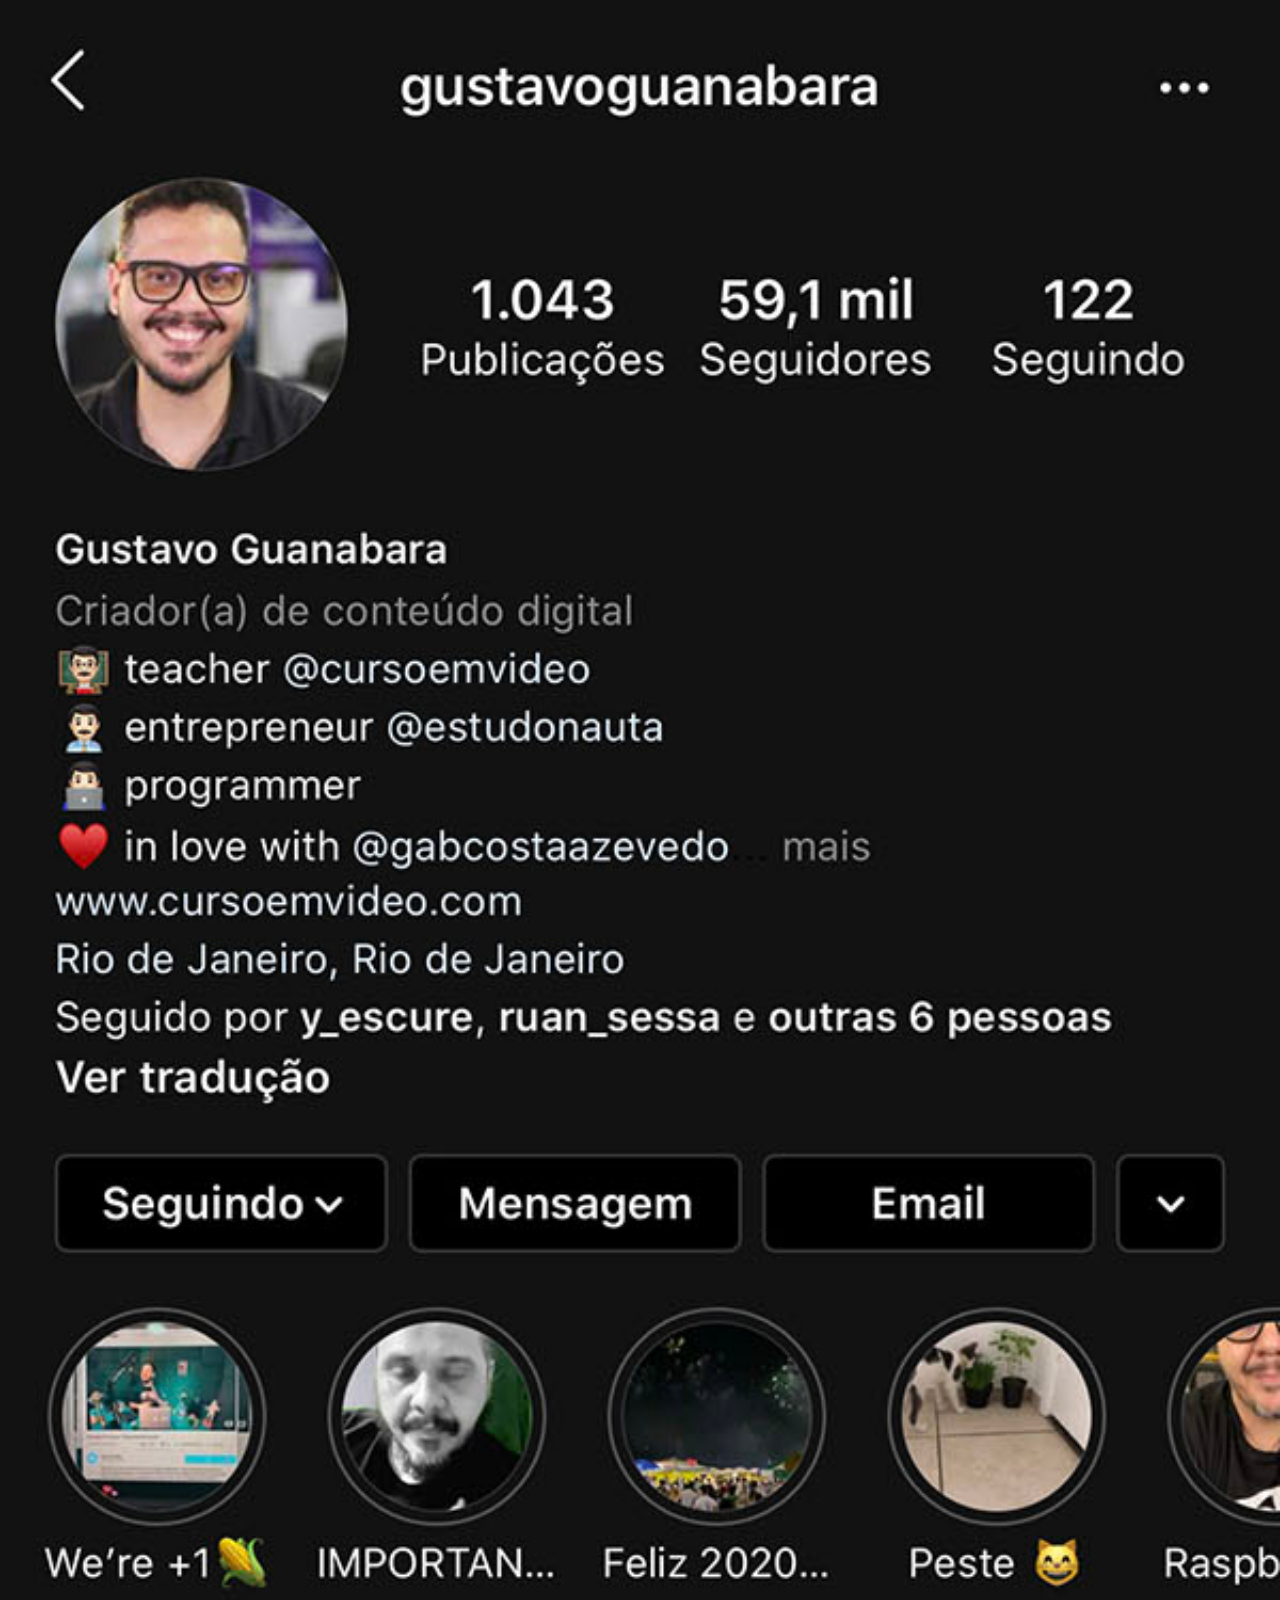
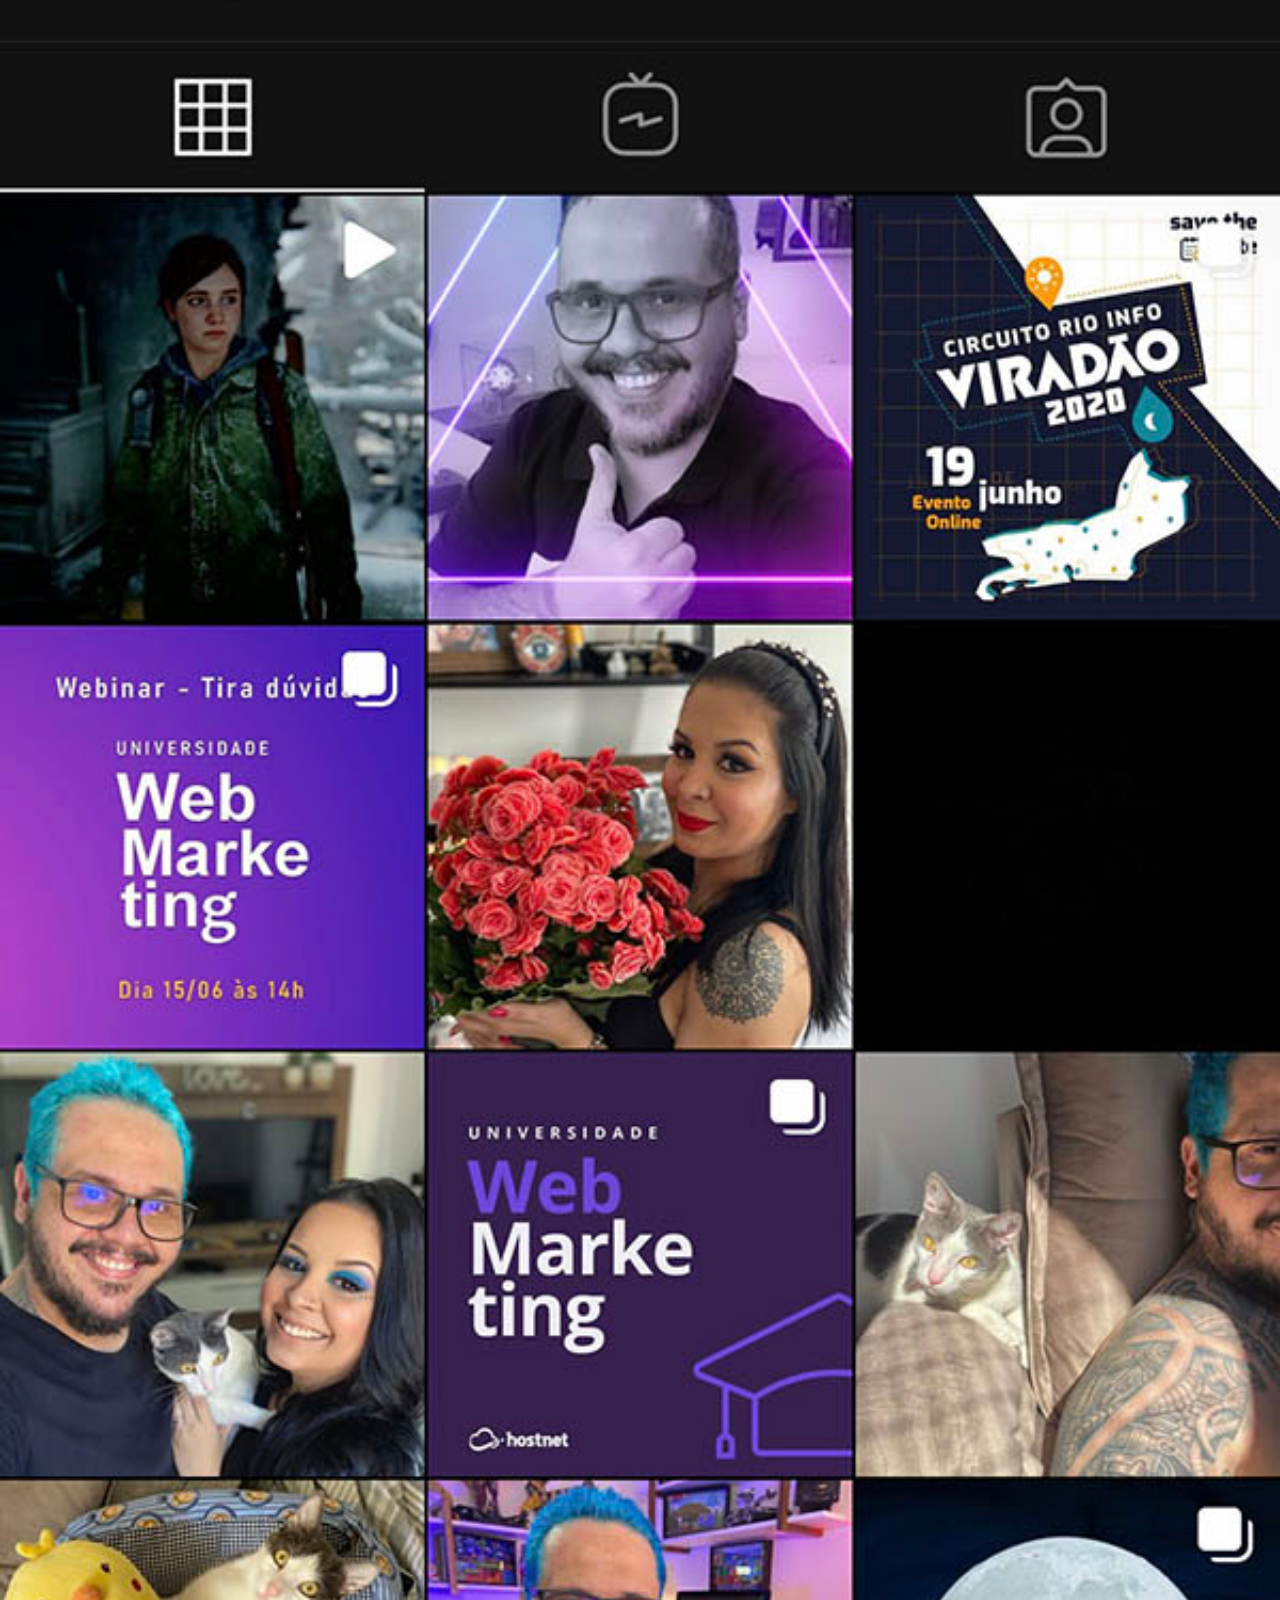
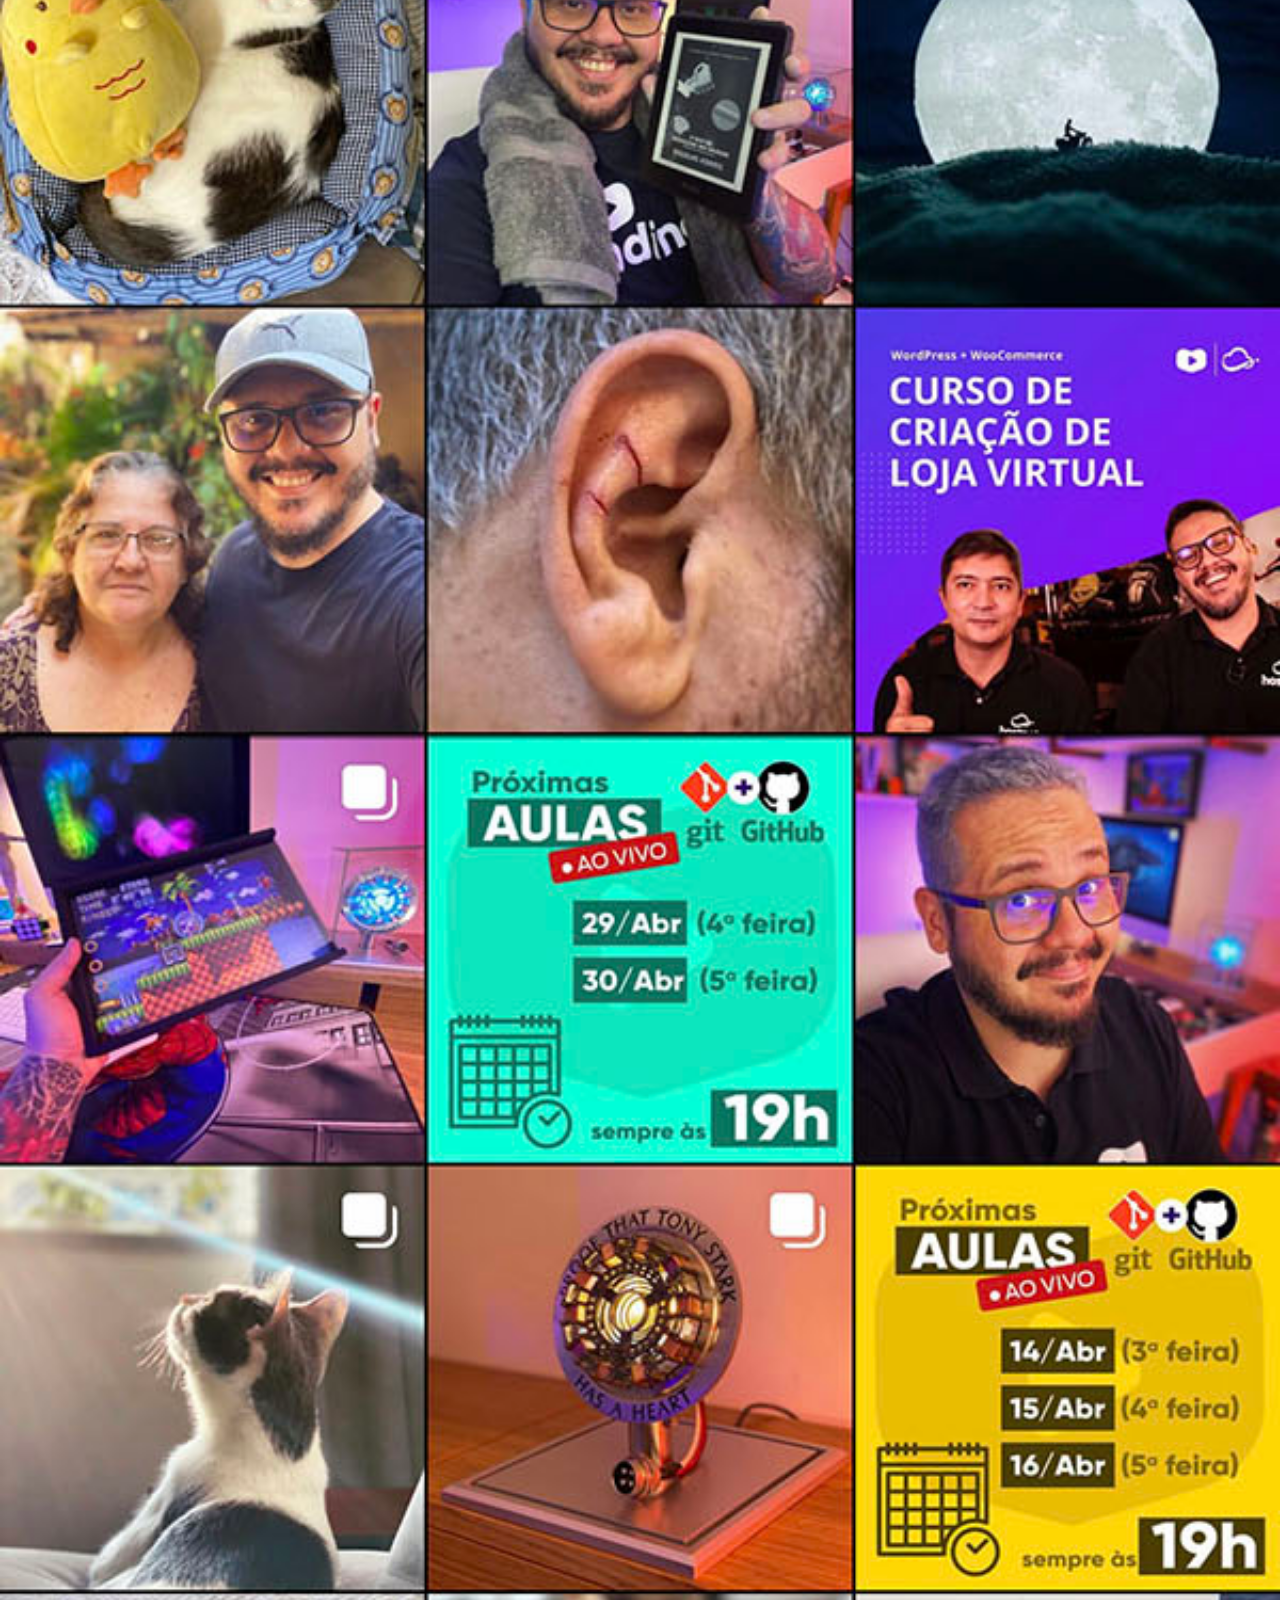
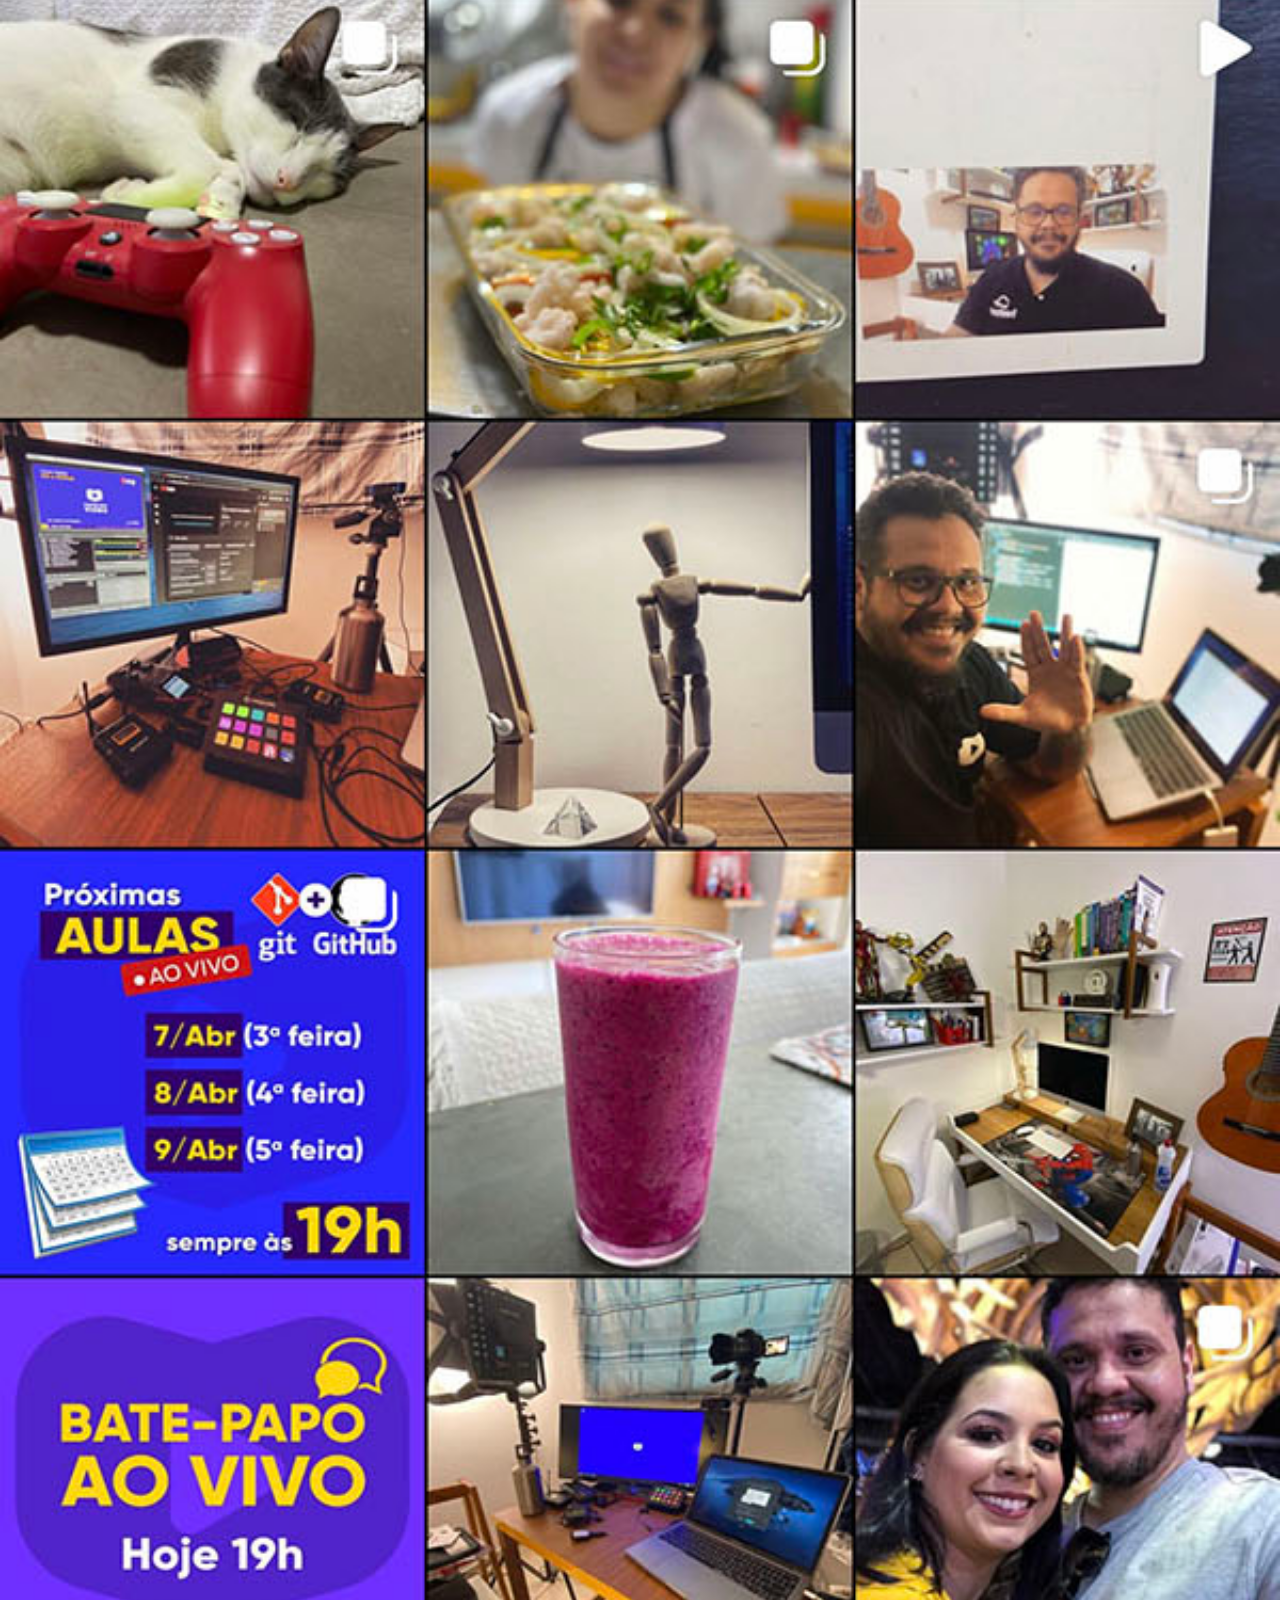
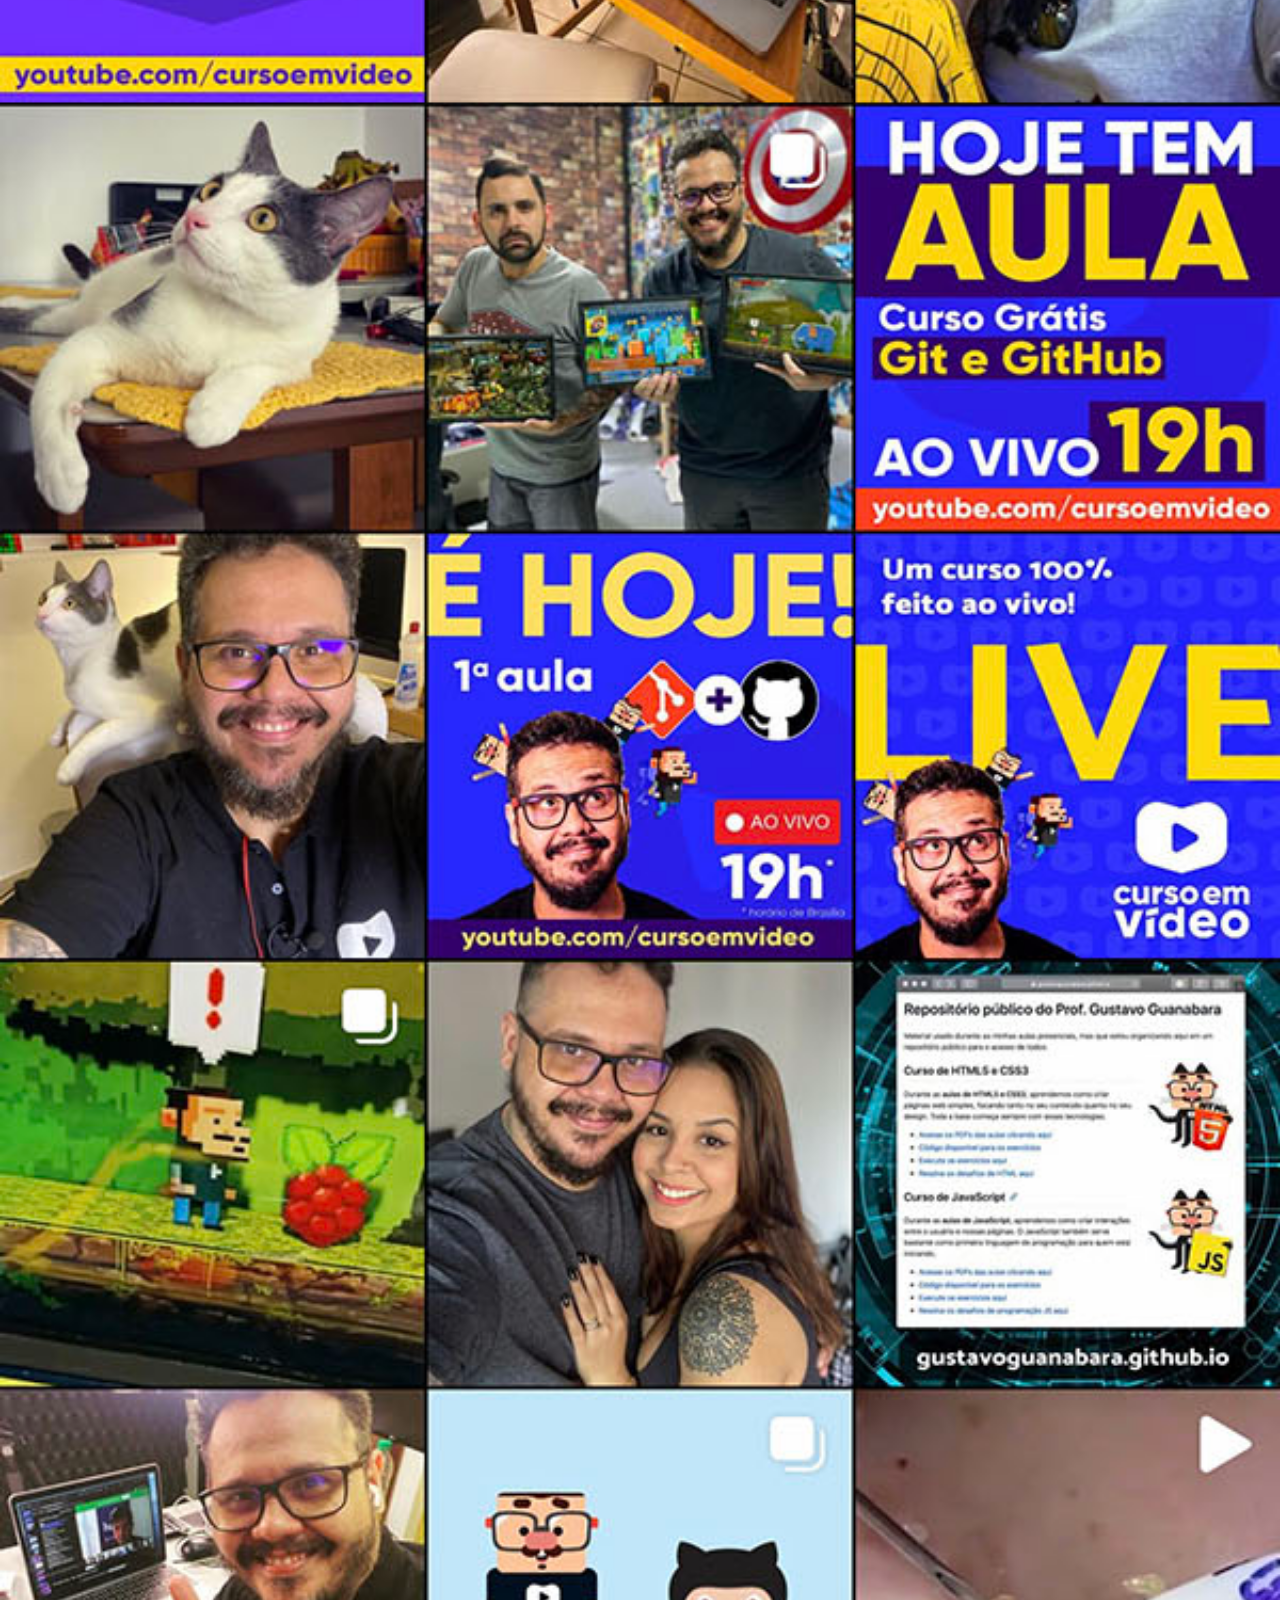
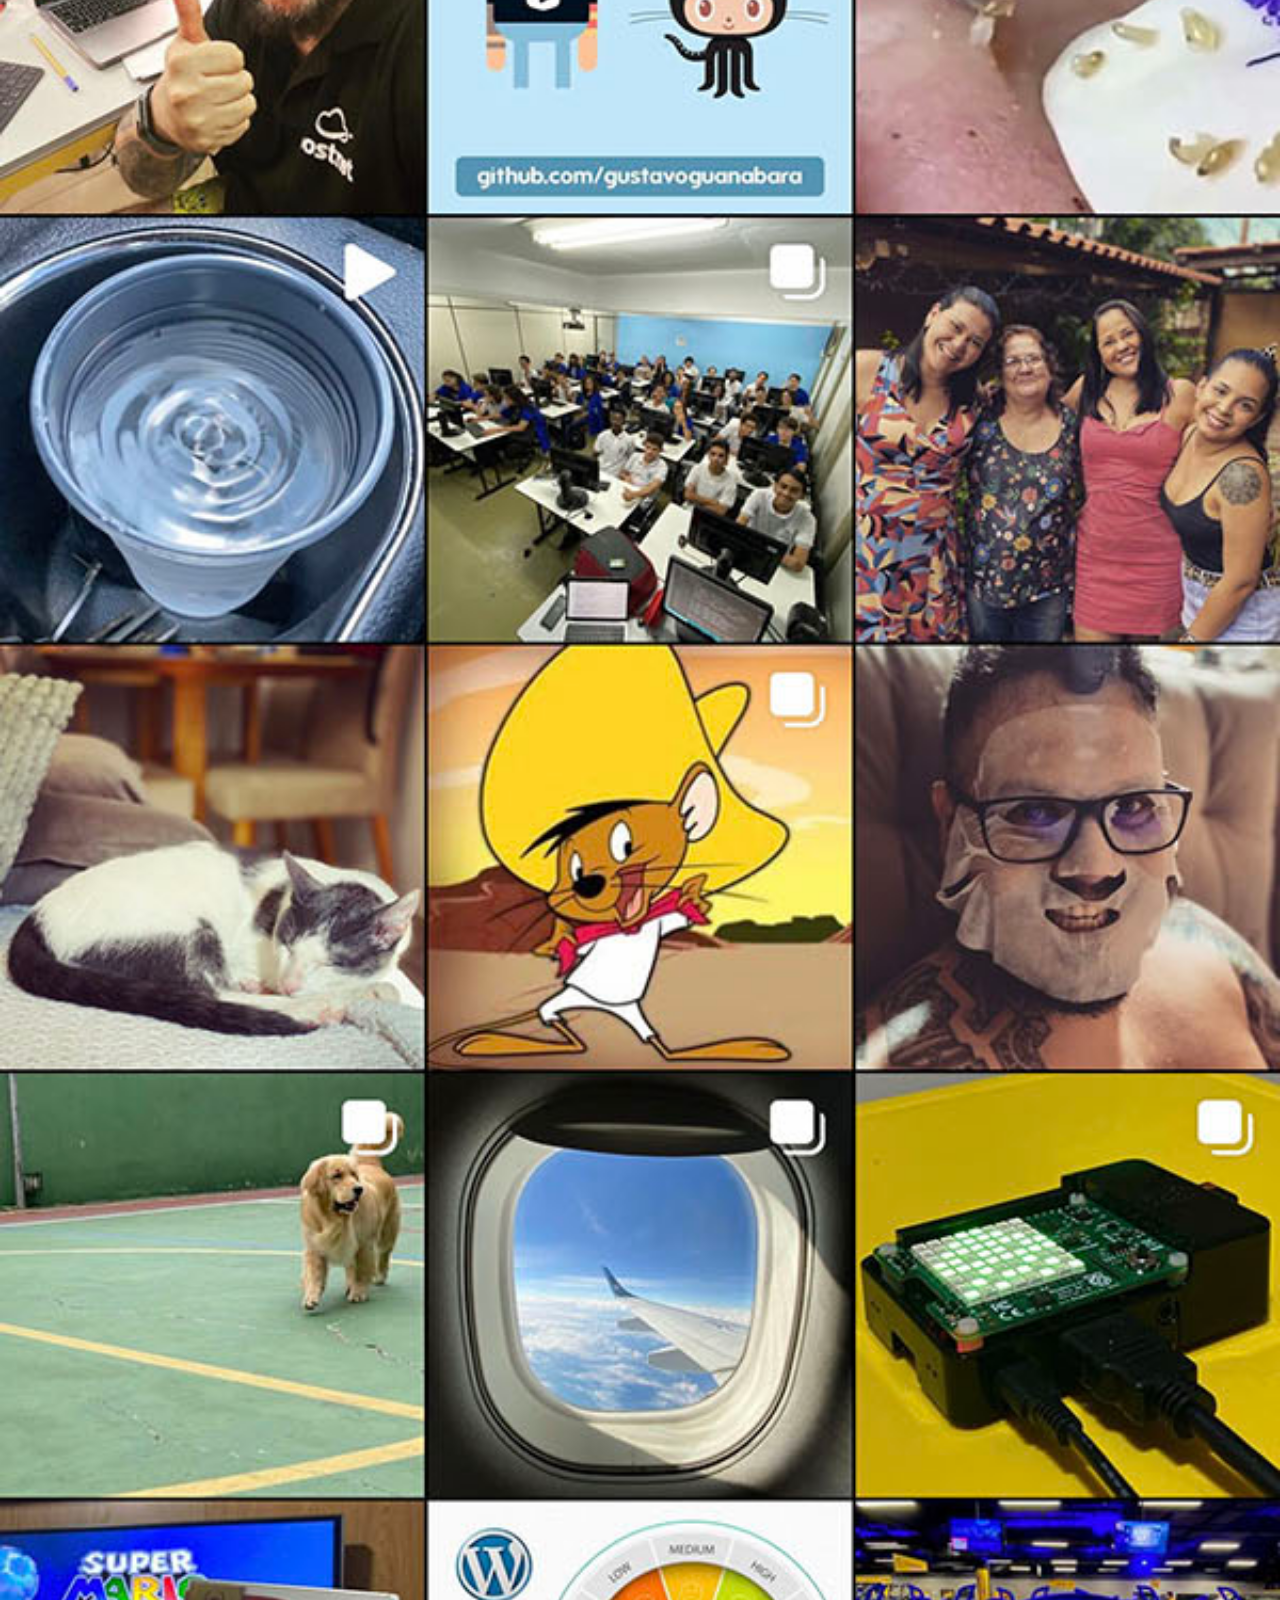
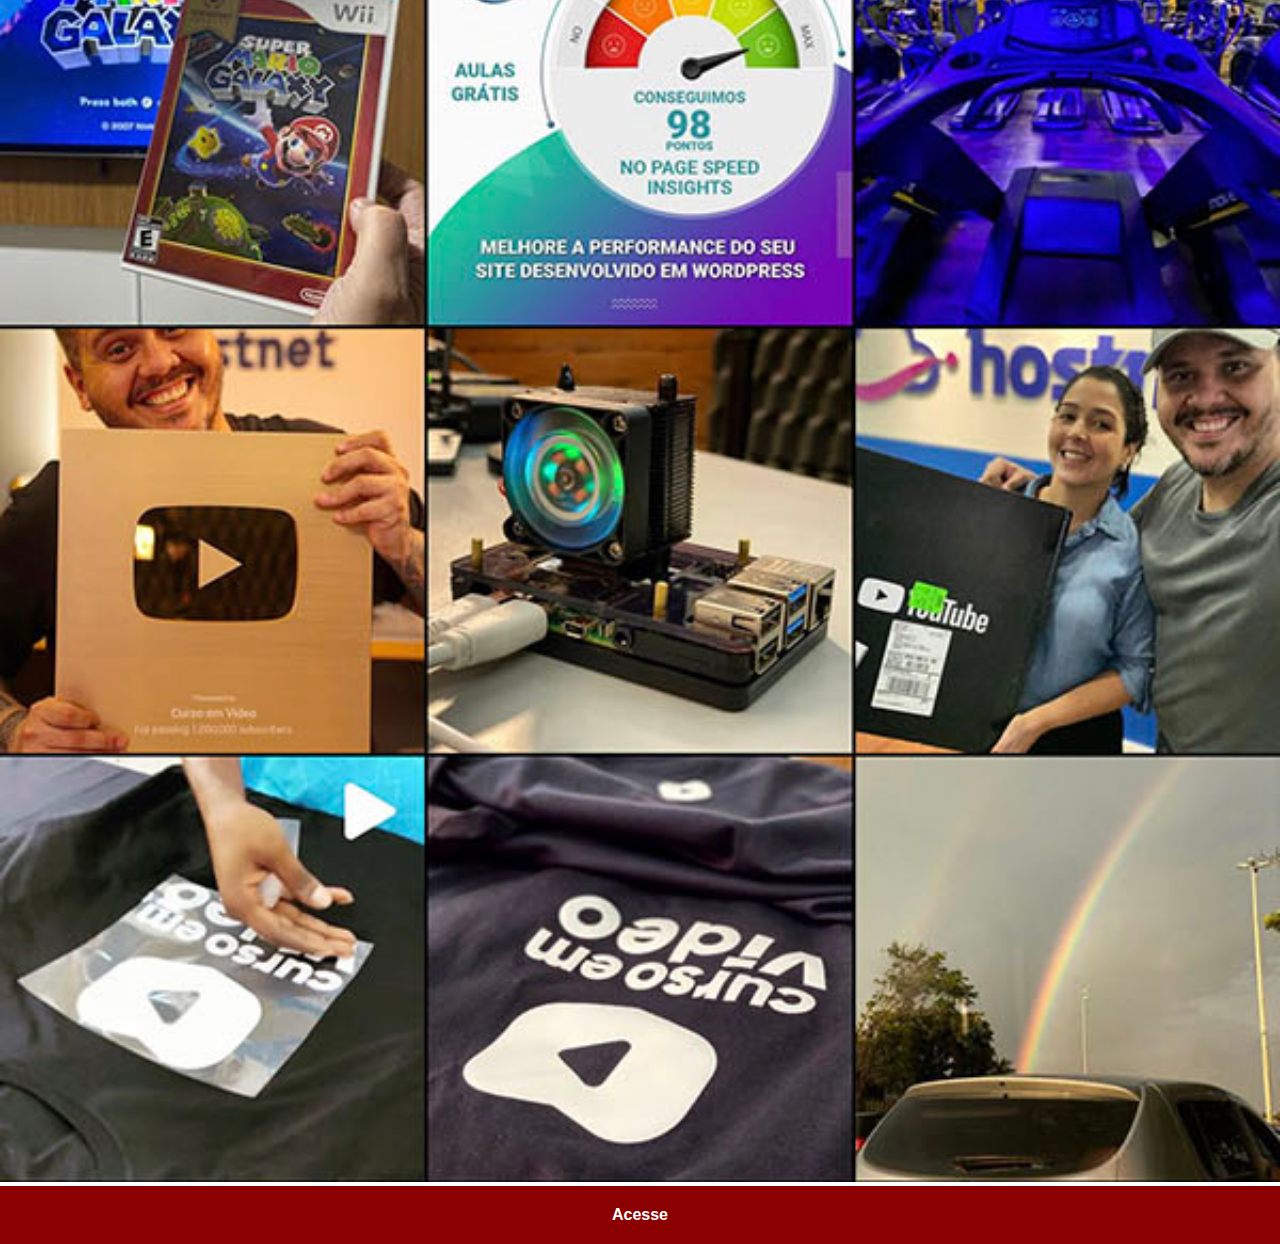
==== instagram.html @ 86f23e18 "Alguns botões concluídos" ====
<!DOCTYPE html>
<html lang="pt-br">
<head>
    <meta charset="UTF-8">
    <meta http-equiv="X-UA-Compatible" content="IE=edge">
    <meta name="viewport" content="width=device-width, initial-scale=1.0">
    <link rel="stylesheet" href="estilo/social.css">
    <title>Instagram</title>
</head>
<body>
    <img src="imagens/tela-instagram.jpg" alt="Instagram">
    <a href="https://www.instagram.com/diegosds_/" target="_blank">Acesse</a>
</body>
</html>
---- estilo/social.css ----
@charset "UTF-8";

* {
    margin: 0px;
    padding: 0px;
    font-family: Arial, Helvetica, sans-serif;
}

::-webkit-scrollbar {
    width: 0px;
    height: 0px;
}

img {
    width: 100vw;
}

a {
    display: block;
    background-color: darkred;
    padding: 20px;
    text-align: center;
    font-weight: bolder;
    text-decoration: none;
    color: white;
}

a:hover {
    background-color: red;
    text-decoration: underline;
}
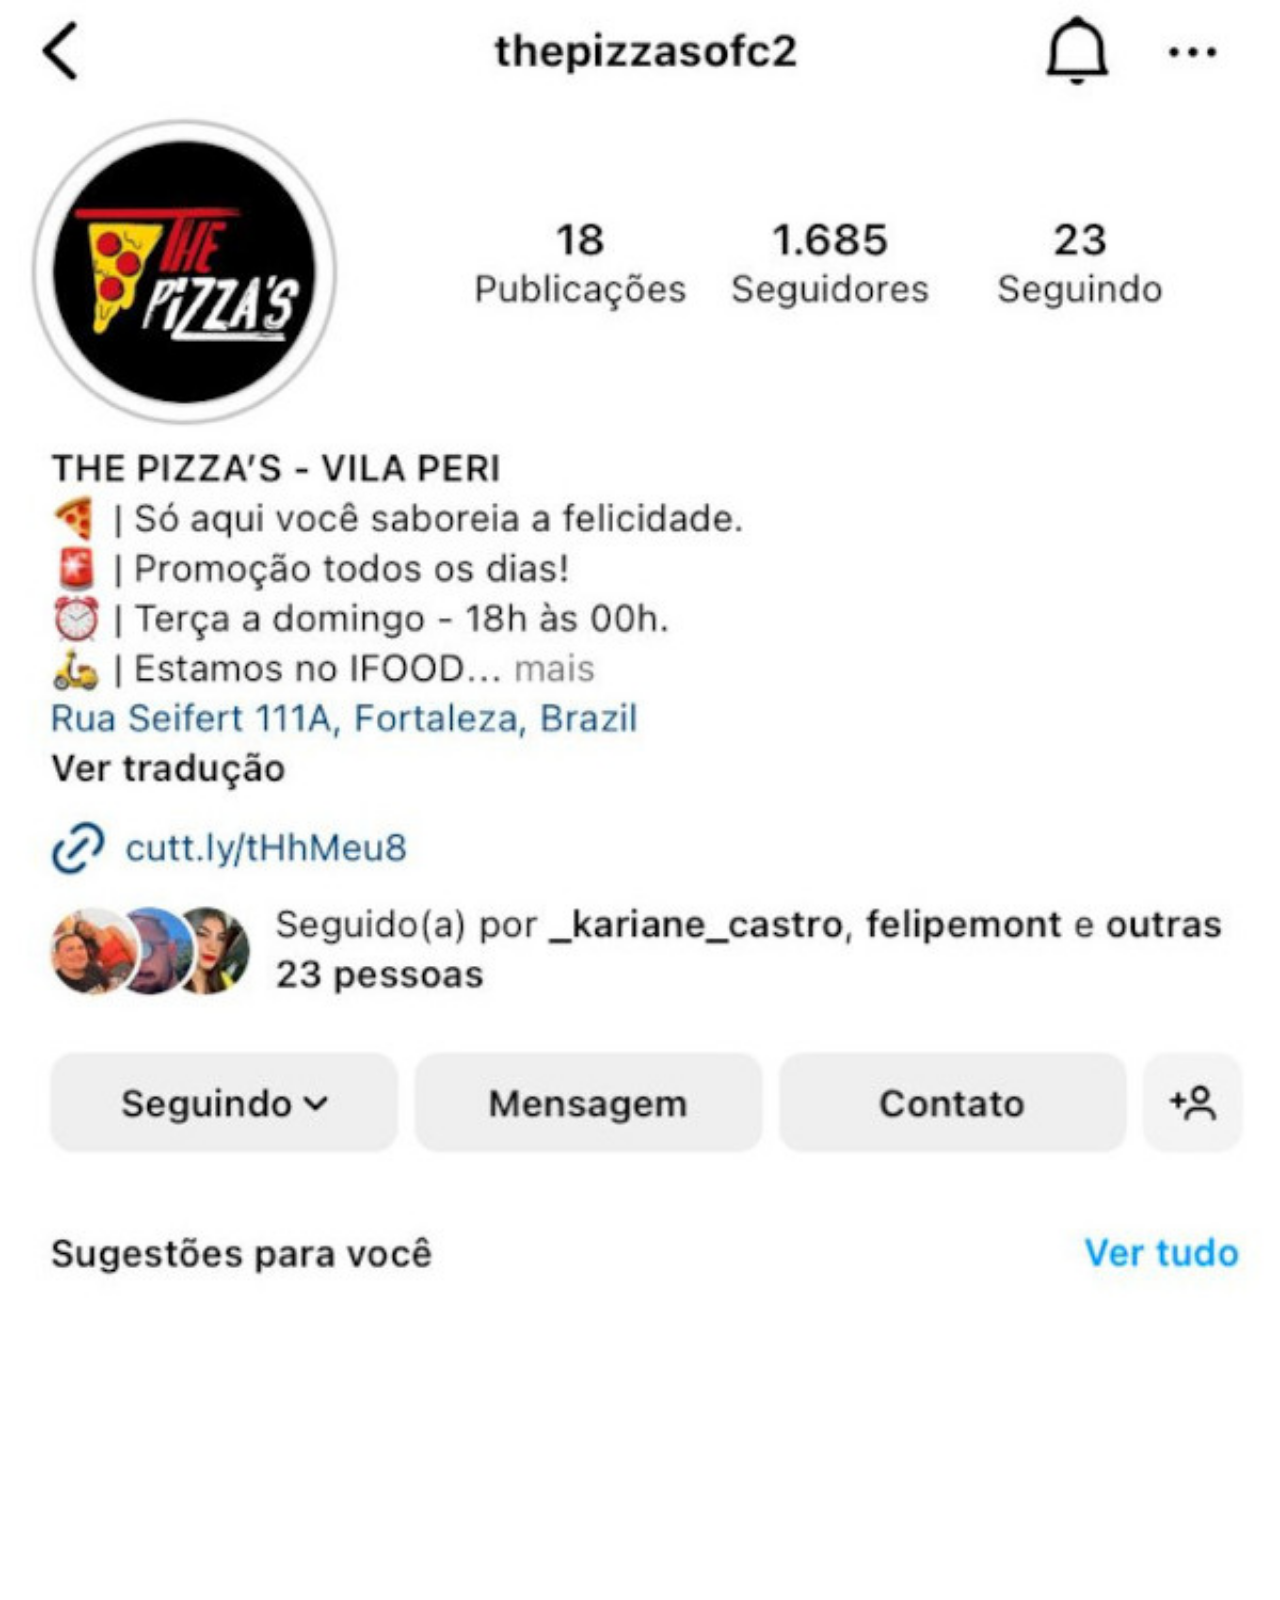
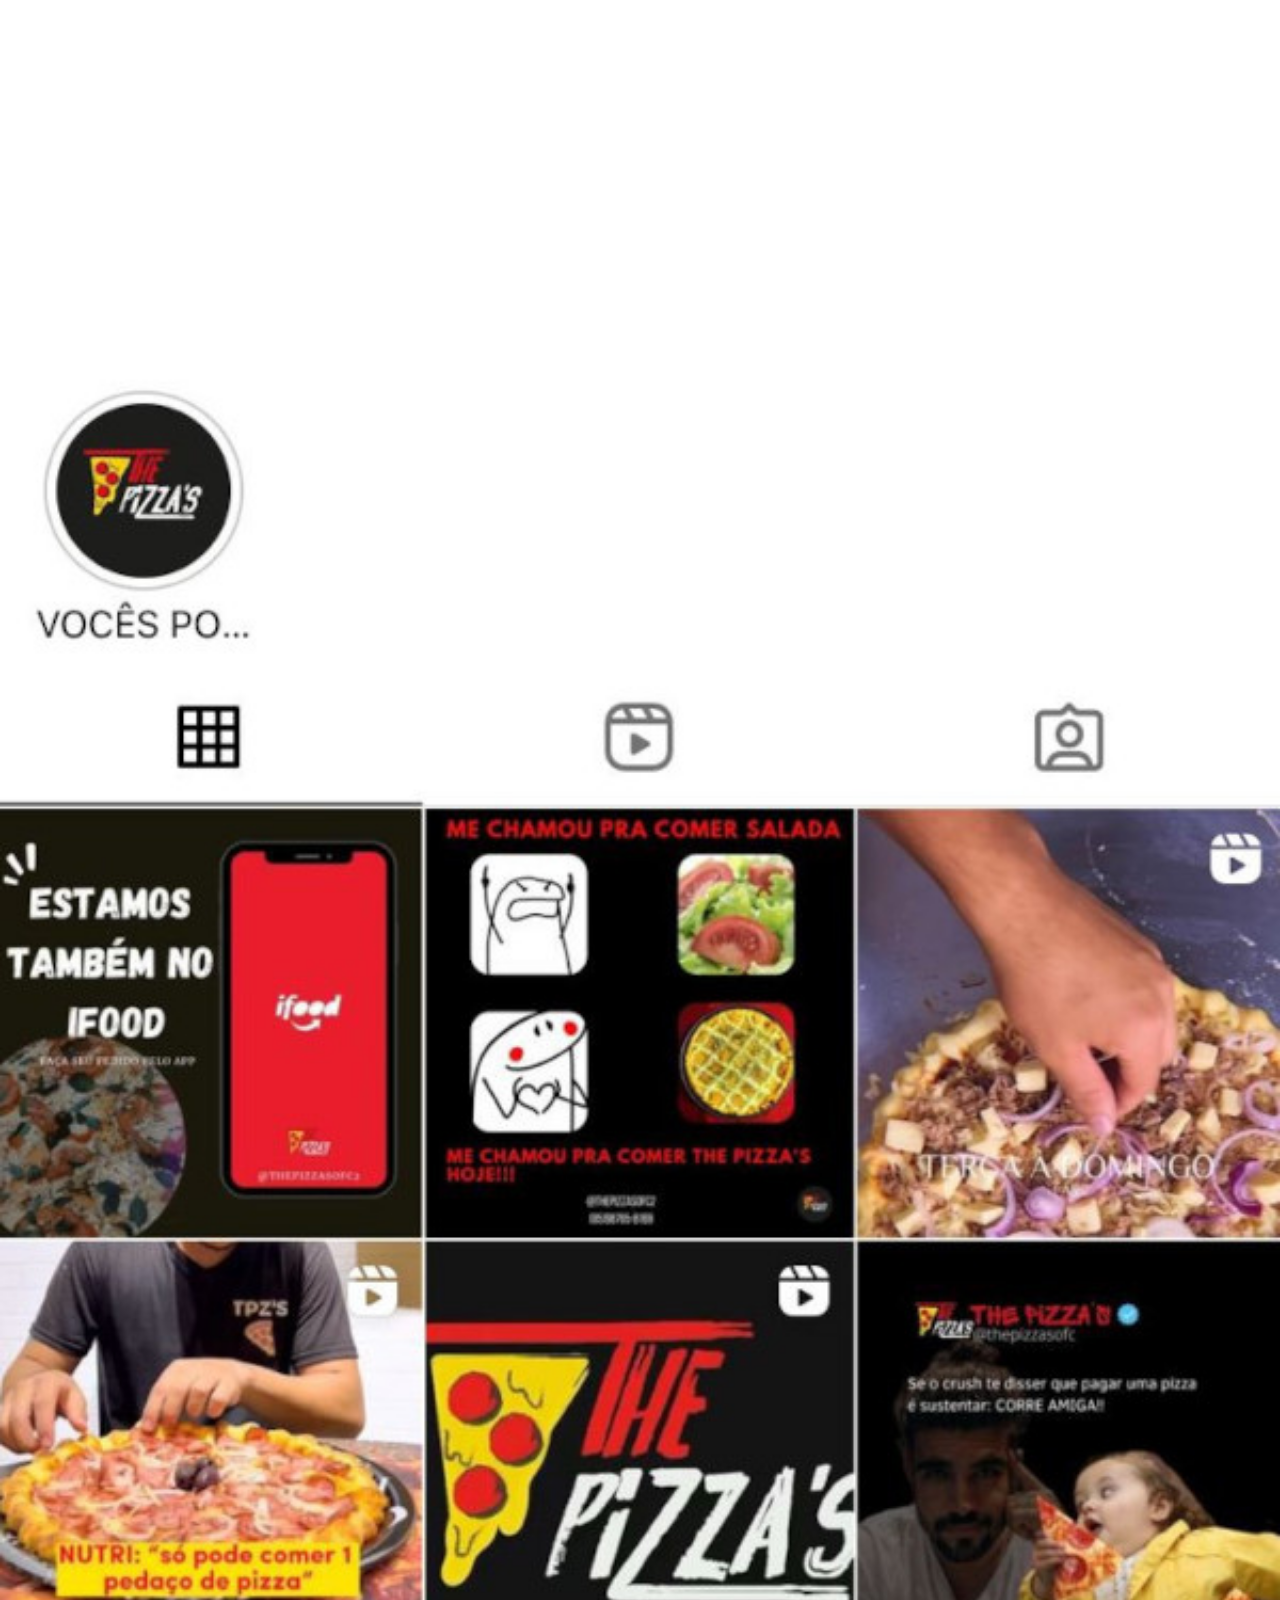
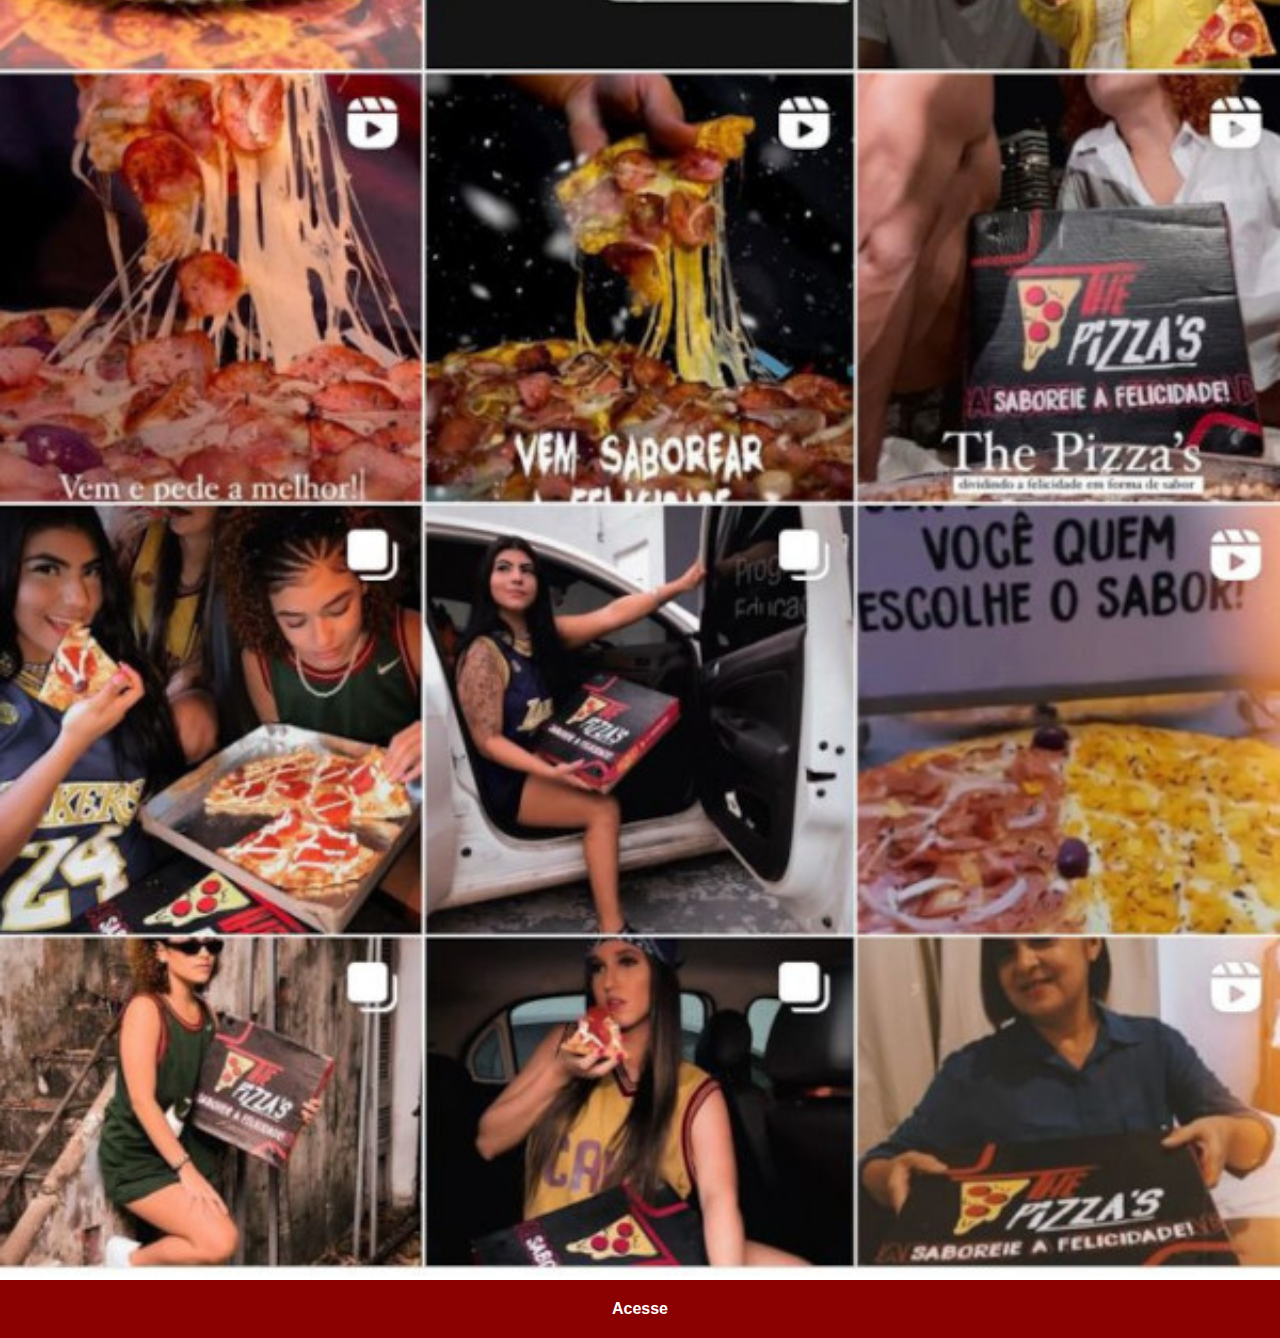
==== commit 3903a106: "instagram criado" ====
--- a/instagram.html
+++ b/instagram.html
@@ -8,7 +8,7 @@
     <title>Instagram</title>
 </head>
 <body>
-    <img src="imagens/tela-instagram.jpg" alt="Instagram">
-    <a href="https://www.instagram.com/diegosds_/" target="_blank">Acesse</a>
+    <img src="imagens/insta-10.jpg" alt="Instagram">
+    <a href="https://www.instagram.com/thepizzasofc2/" target="_blank">Acesse</a>
 </body>
 </html>